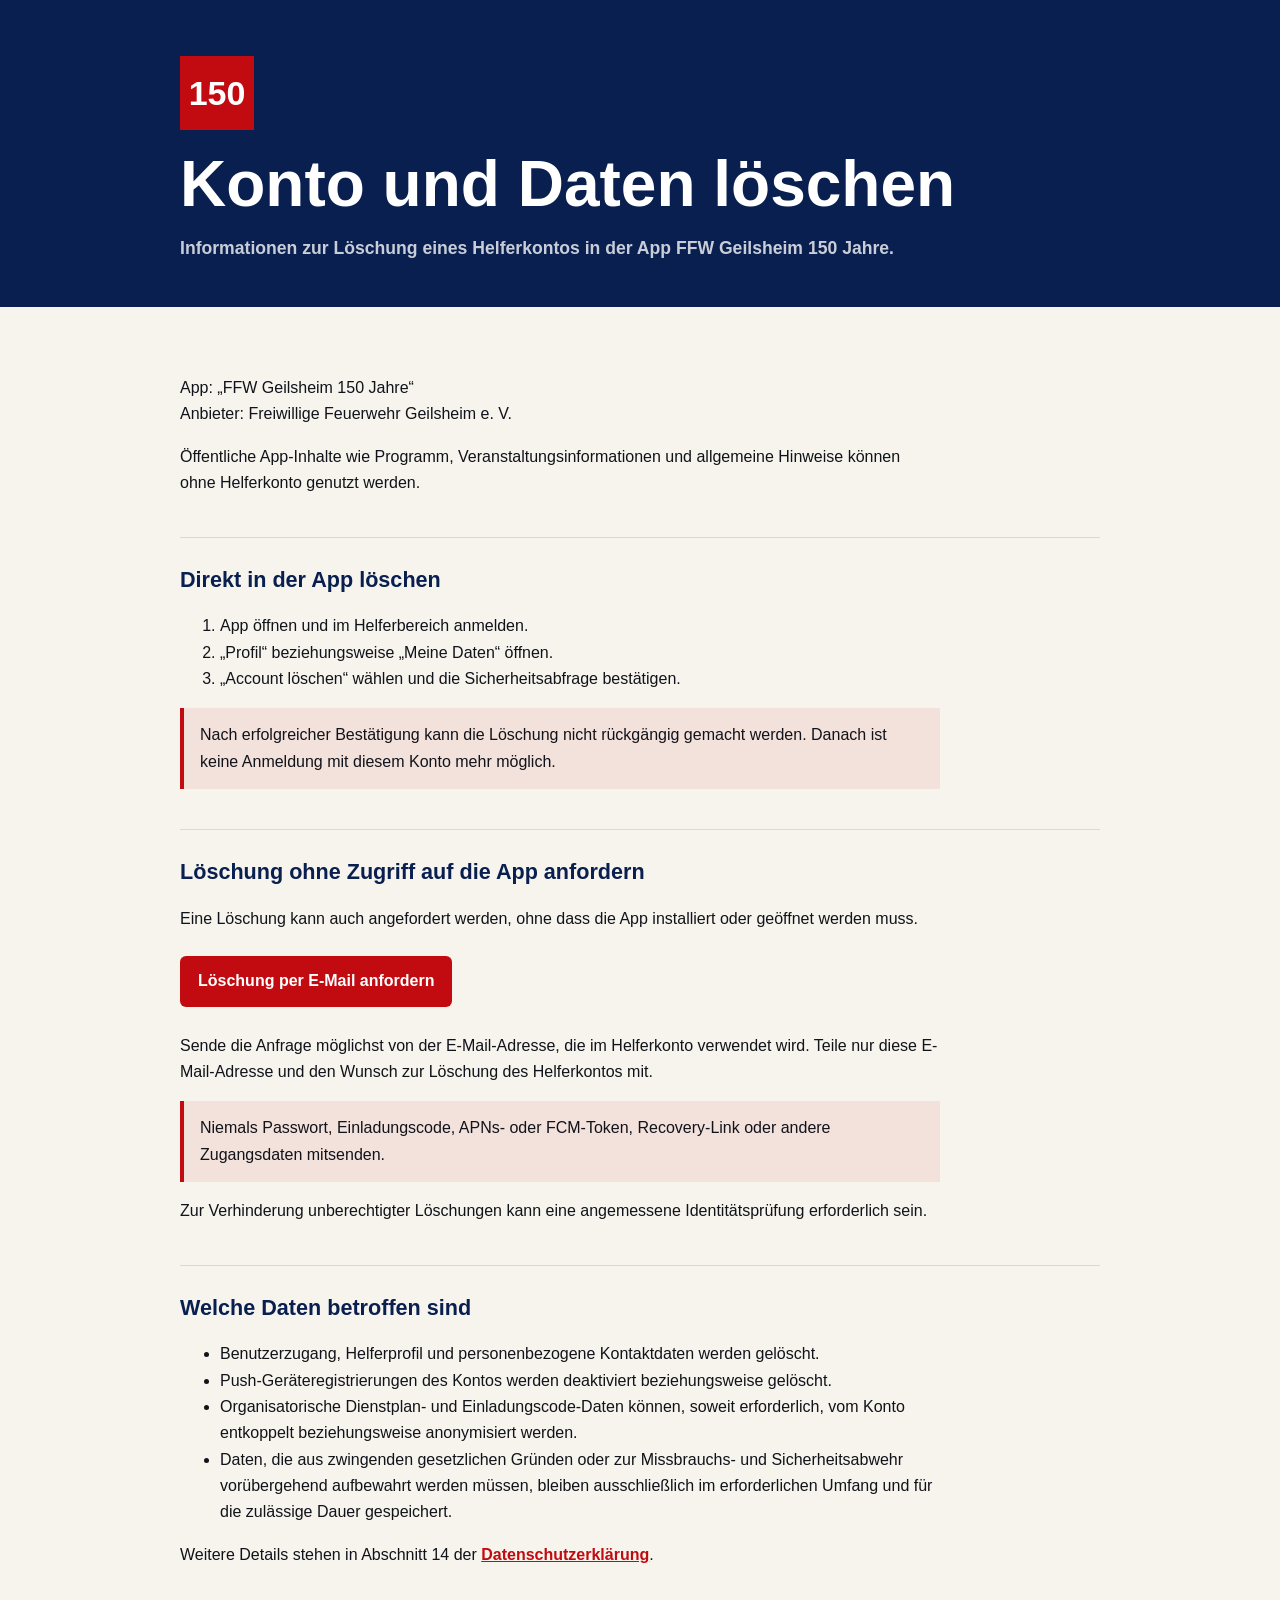
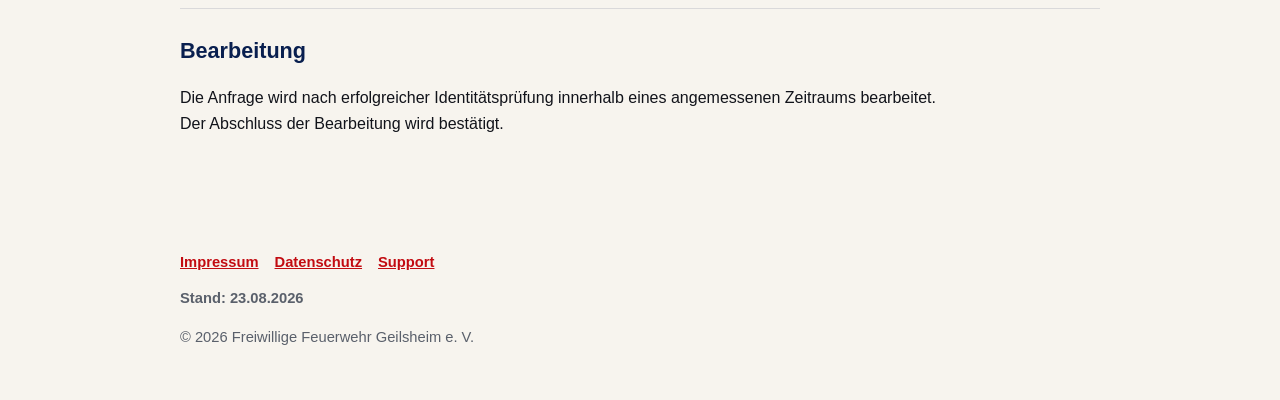
==== account-deletion.html @ 515a4e5f "Add account deletion page and update public URLs" ====
<!doctype html>
<html lang="de">
<head>
  <meta charset="utf-8">
  <meta name="viewport" content="width=device-width, initial-scale=1">
  <title>Konto und Daten löschen | FFW Geilsheim 150 Jahre</title>
  <meta name="description" content="Informationen zur Löschung eines Helferkontos und personenbezogener Daten in der App FFW Geilsheim 150 Jahre.">
  <link rel="canonical" href="https://auth.ffw-geilsheim.de/account-deletion.html">

  <style>
    * {
      box-sizing: border-box;
    }

    body {
      margin: 0;
      font-family: -apple-system, BlinkMacSystemFont, "Segoe UI", sans-serif;
      color: #11131a;
      background: #f7f4ee;
      line-height: 1.65;
    }

    header {
      background: #091f4f;
      color: white;
      padding: 56px 20px 44px;
    }

    .wrap {
      width: min(920px, 100%);
      margin: 0 auto;
    }

    .mark {
      display: inline-grid;
      place-items: center;
      width: 74px;
      height: 74px;
      margin-bottom: 22px;
      background: #c20b11;
      color: white;
      font-size: 34px;
      font-weight: 900;
    }

    h1 {
      margin: 0;
      font-size: clamp(2rem, 7vw, 4rem);
      line-height: 1;
    }

    .subtitle {
      max-width: 760px;
      margin: 18px 0 0;
      color: rgba(255, 255, 255, 0.78);
      font-size: 1.1rem;
      font-weight: 600;
    }

    main {
      padding: 28px 20px 48px;
    }

    section {
      padding: 24px 0;
      border-bottom: 1px solid rgba(9, 31, 79, 0.12);
    }

    section:last-child {
      border-bottom: 0;
    }

    h2 {
      margin: 0 0 12px;
      color: #091f4f;
      font-size: 1.35rem;
    }

    p,
    ol,
    ul {
      max-width: 760px;
    }

    a {
      color: #c20b11;
      font-weight: 700;
      overflow-wrap: anywhere;
    }

    .button {
      display: inline-block;
      margin: 8px 0 10px;
      padding: 12px 18px;
      background: #c20b11;
      color: white;
      text-decoration: none;
      border-radius: 6px;
    }

    .notice {
      padding: 14px 16px;
      border-left: 4px solid #c20b11;
      background: rgba(194, 11, 17, 0.08);
    }

    .updated {
      margin: 0;
      color: #5a606b;
      font-weight: 700;
    }

    footer {
      padding: 24px 20px 36px;
      color: #5a606b;
      font-size: 0.92rem;
    }

    footer nav {
      display: flex;
      flex-wrap: wrap;
      gap: 10px 16px;
      margin-bottom: 12px;
    }
  </style>
</head>

<body>
  <header>
    <div class="wrap">
      <div class="mark">150</div>
      <h1>Konto und Daten löschen</h1>
      <p class="subtitle">Informationen zur Löschung eines Helferkontos in der App FFW Geilsheim 150 Jahre.</p>
    </div>
  </header>

  <main>
    <div class="wrap">
      <section>
        <p>
          App: „FFW Geilsheim 150 Jahre“<br>
          Anbieter: Freiwillige Feuerwehr Geilsheim e. V.
        </p>
        <p>
          Öffentliche App-Inhalte wie Programm, Veranstaltungsinformationen und allgemeine Hinweise können ohne Helferkonto genutzt werden.
        </p>
      </section>

      <section>
        <h2>Direkt in der App löschen</h2>
        <ol>
          <li>App öffnen und im Helferbereich anmelden.</li>
          <li>„Profil“ beziehungsweise „Meine Daten“ öffnen.</li>
          <li>„Account löschen“ wählen und die Sicherheitsabfrage bestätigen.</li>
        </ol>
        <p class="notice">
          Nach erfolgreicher Bestätigung kann die Löschung nicht rückgängig gemacht werden. Danach ist keine Anmeldung mit diesem Konto mehr möglich.
        </p>
      </section>

      <section>
        <h2>Löschung ohne Zugriff auf die App anfordern</h2>
        <p>
          Eine Löschung kann auch angefordert werden, ohne dass die App installiert oder geöffnet werden muss.
        </p>
        <p>
          <a class="button" href="mailto:ffw.geilsheim@gmail.com?subject=L%C3%B6schung%20Helferkonto%20%E2%80%93%20FFW%20Geilsheim%20150%20Jahre">Löschung per E-Mail anfordern</a>
        </p>
        <p>
          Sende die Anfrage möglichst von der E-Mail-Adresse, die im Helferkonto verwendet wird. Teile nur diese E-Mail-Adresse und den Wunsch zur Löschung des Helferkontos mit.
        </p>
        <p class="notice">
          Niemals Passwort, Einladungscode, APNs- oder FCM-Token, Recovery-Link oder andere Zugangsdaten mitsenden.
        </p>
        <p>
          Zur Verhinderung unberechtigter Löschungen kann eine angemessene Identitätsprüfung erforderlich sein.
        </p>
      </section>

      <section>
        <h2>Welche Daten betroffen sind</h2>
        <ul>
          <li>Benutzerzugang, Helferprofil und personenbezogene Kontaktdaten werden gelöscht.</li>
          <li>Push-Geräteregistrierungen des Kontos werden deaktiviert beziehungsweise gelöscht.</li>
          <li>Organisatorische Dienstplan- und Einladungscode-Daten können, soweit erforderlich, vom Konto entkoppelt beziehungsweise anonymisiert werden.</li>
          <li>Daten, die aus zwingenden gesetzlichen Gründen oder zur Missbrauchs- und Sicherheitsabwehr vorübergehend aufbewahrt werden müssen, bleiben ausschließlich im erforderlichen Umfang und für die zulässige Dauer gespeichert.</li>
        </ul>
        <p>
          Weitere Details stehen in Abschnitt 14 der
          <a href="datenschutz.html#speicherdauer-account-loeschung">Datenschutzerklärung</a>.
        </p>
      </section>

      <section>
        <h2>Bearbeitung</h2>
        <p>
          Die Anfrage wird nach erfolgreicher Identitätsprüfung innerhalb eines angemessenen Zeitraums bearbeitet. Der Abschluss der Bearbeitung wird bestätigt.
        </p>
      </section>
    </div>
  </main>

  <footer>
    <div class="wrap">
      <nav aria-label="Rechtliche Informationen und Support">
        <a href="index.html">Impressum</a>
        <a href="datenschutz.html">Datenschutz</a>
        <a href="support.html">Support</a>
      </nav>
      <p class="updated">Stand: 23.08.2026</p>
      <p>© 2026 Freiwillige Feuerwehr Geilsheim e. V.</p>
    </div>
  </footer>
</body>
</html>
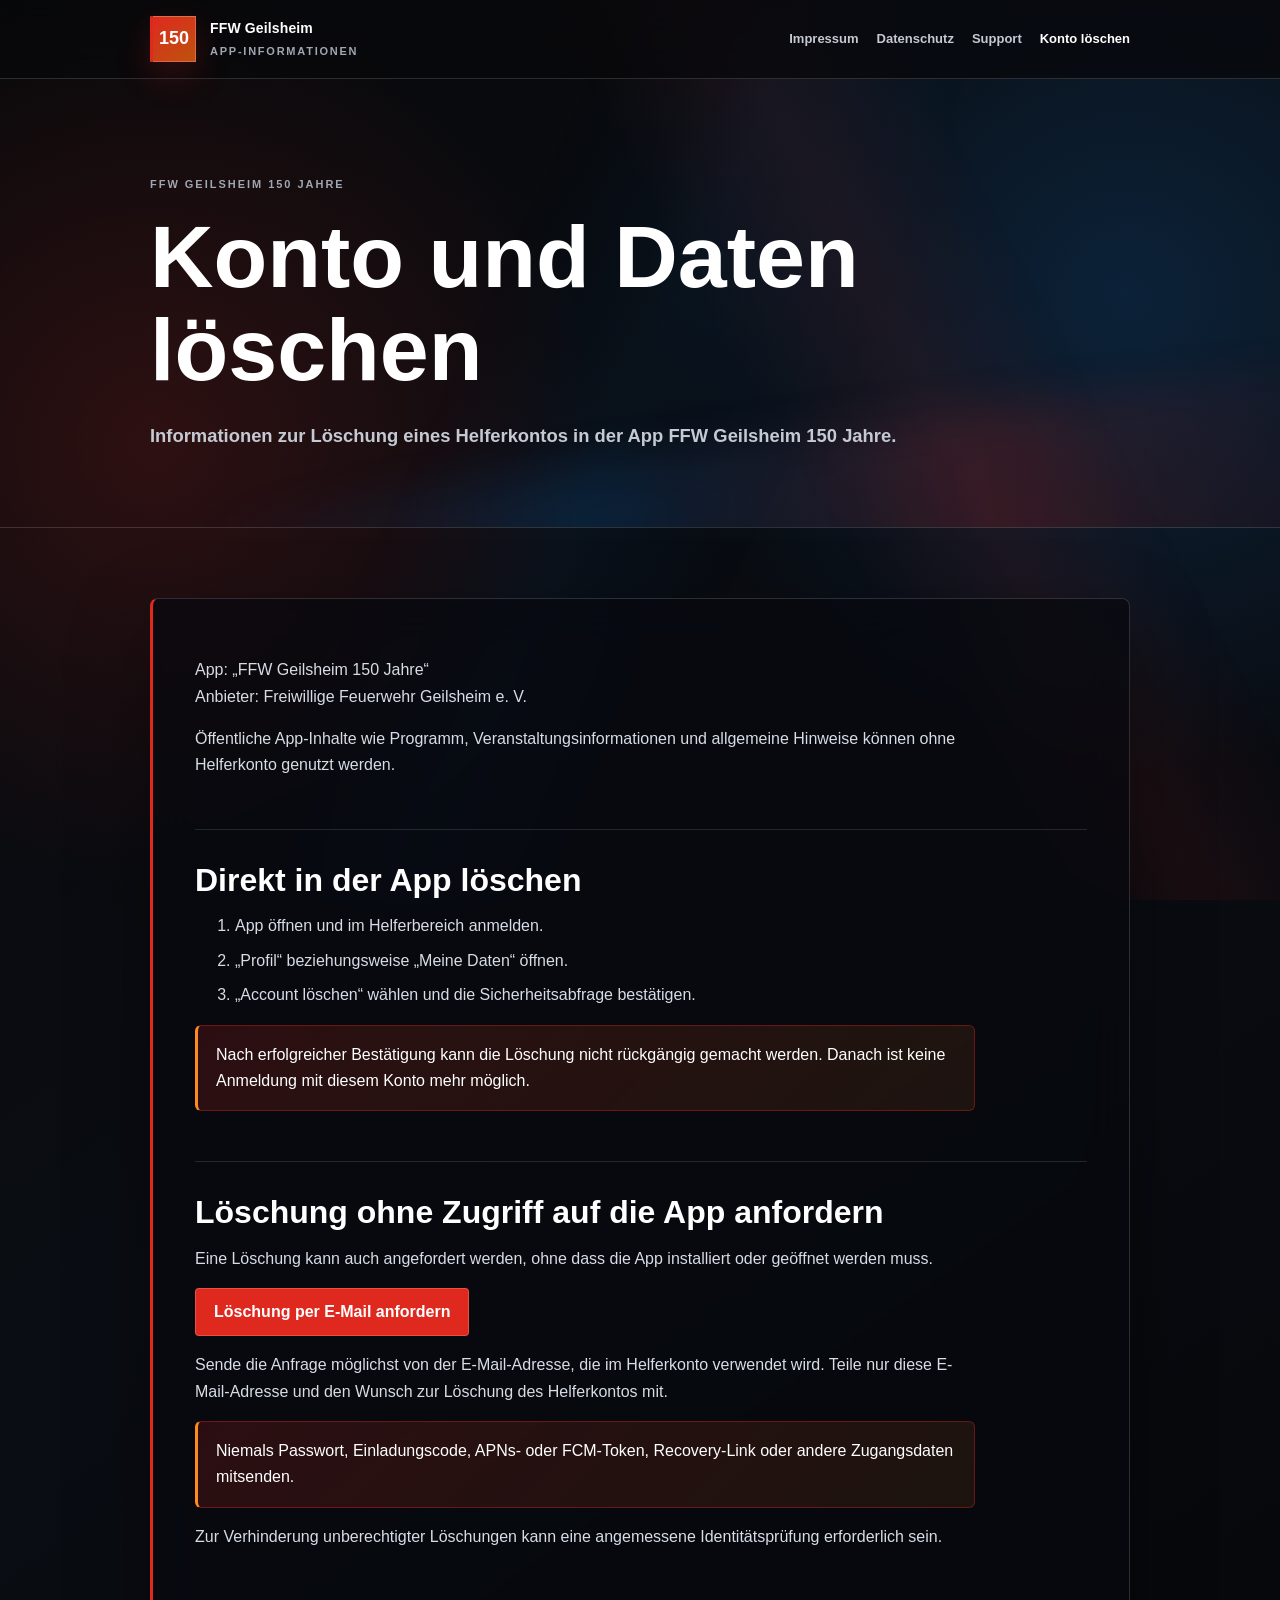
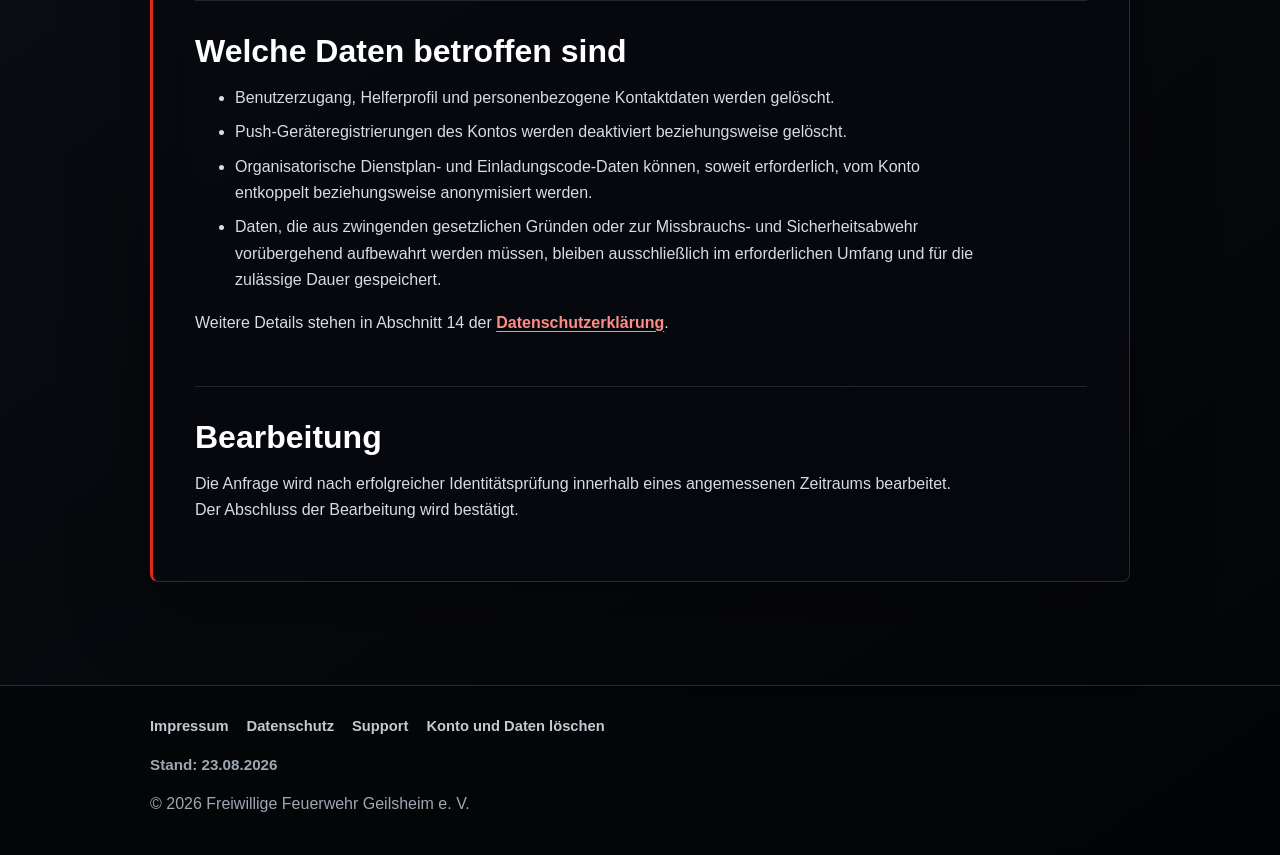
==== commit 144f5e08: "Redesign GitHub Pages for FFW Geilsheim" ====
--- a/account-deletion.html
+++ b/account-deletion.html
@@ -6,136 +6,40 @@
   <title>Konto und Daten löschen | FFW Geilsheim 150 Jahre</title>
   <meta name="description" content="Informationen zur Löschung eines Helferkontos und personenbezogener Daten in der App FFW Geilsheim 150 Jahre.">
   <link rel="canonical" href="https://auth.ffw-geilsheim.de/account-deletion.html">
-
-  <style>
-    * {
-      box-sizing: border-box;
-    }
-
-    body {
-      margin: 0;
-      font-family: -apple-system, BlinkMacSystemFont, "Segoe UI", sans-serif;
-      color: #11131a;
-      background: #f7f4ee;
-      line-height: 1.65;
-    }
-
-    header {
-      background: #091f4f;
-      color: white;
-      padding: 56px 20px 44px;
-    }
-
-    .wrap {
-      width: min(920px, 100%);
-      margin: 0 auto;
-    }
-
-    .mark {
-      display: inline-grid;
-      place-items: center;
-      width: 74px;
-      height: 74px;
-      margin-bottom: 22px;
-      background: #c20b11;
-      color: white;
-      font-size: 34px;
-      font-weight: 900;
-    }
-
-    h1 {
-      margin: 0;
-      font-size: clamp(2rem, 7vw, 4rem);
-      line-height: 1;
-    }
-
-    .subtitle {
-      max-width: 760px;
-      margin: 18px 0 0;
-      color: rgba(255, 255, 255, 0.78);
-      font-size: 1.1rem;
-      font-weight: 600;
-    }
-
-    main {
-      padding: 28px 20px 48px;
-    }
-
-    section {
-      padding: 24px 0;
-      border-bottom: 1px solid rgba(9, 31, 79, 0.12);
-    }
-
-    section:last-child {
-      border-bottom: 0;
-    }
-
-    h2 {
-      margin: 0 0 12px;
-      color: #091f4f;
-      font-size: 1.35rem;
-    }
-
-    p,
-    ol,
-    ul {
-      max-width: 760px;
-    }
-
-    a {
-      color: #c20b11;
-      font-weight: 700;
-      overflow-wrap: anywhere;
-    }
-
-    .button {
-      display: inline-block;
-      margin: 8px 0 10px;
-      padding: 12px 18px;
-      background: #c20b11;
-      color: white;
-      text-decoration: none;
-      border-radius: 6px;
-    }
-
-    .notice {
-      padding: 14px 16px;
-      border-left: 4px solid #c20b11;
-      background: rgba(194, 11, 17, 0.08);
-    }
-
-    .updated {
-      margin: 0;
-      color: #5a606b;
-      font-weight: 700;
-    }
-
-    footer {
-      padding: 24px 20px 36px;
-      color: #5a606b;
-      font-size: 0.92rem;
-    }
-
-    footer nav {
-      display: flex;
-      flex-wrap: wrap;
-      gap: 10px 16px;
-      margin-bottom: 12px;
-    }
-  </style>
+  <link rel="stylesheet" href="styles.css">
 </head>
 
 <body>
-  <header>
-    <div class="wrap">
-      <div class="mark">150</div>
-      <h1>Konto und Daten löschen</h1>
-      <p class="subtitle">Informationen zur Löschung eines Helferkontos in der App FFW Geilsheim 150 Jahre.</p>
+  <a class="skip-link" href="#content">Zum Inhalt springen</a>
+  <div class="site-shell">
+  <header class="site-header">
+    <div class="wrap site-header__inner">
+      <a class="brand" href="index.html">
+        <span class="mark">150</span>
+        <span class="brand__text">
+          <span class="brand__name">FFW Geilsheim</span>
+          <span class="brand__meta">App-Informationen</span>
+        </span>
+      </a>
+      <nav class="site-nav" aria-label="Hauptnavigation">
+        <a href="index.html">Impressum</a>
+        <a href="datenschutz.html">Datenschutz</a>
+        <a href="support.html">Support</a>
+        <a href="account-deletion.html" aria-current="page">Konto löschen</a>
+      </nav>
     </div>
   </header>
 
-  <main>
+  <section class="hero" aria-labelledby="page-title">
     <div class="wrap">
+      <p class="eyebrow">FFW Geilsheim 150 Jahre</p>
+      <h1 id="page-title">Konto und Daten löschen</h1>
+      <p class="subtitle">Informationen zur Löschung eines Helferkontos in der App FFW Geilsheim 150 Jahre.</p>
+    </div>
+  </section>
+
+  <main id="content">
+    <div class="wrap content-panel">
       <section>
         <p>
           App: „FFW Geilsheim 150 Jahre“<br>
@@ -164,7 +68,7 @@
           Eine Löschung kann auch angefordert werden, ohne dass die App installiert oder geöffnet werden muss.
         </p>
         <p>
-          <a class="button" href="mailto:ffw.geilsheim@gmail.com?subject=L%C3%B6schung%20Helferkonto%20%E2%80%93%20FFW%20Geilsheim%20150%20Jahre">Löschung per E-Mail anfordern</a>
+          <a class="button" href="mailto:admin@ffw-geilsheim.de?subject=L%C3%B6schung%20Helferkonto%20%E2%80%93%20FFW%20Geilsheim%20150%20Jahre">Löschung per E-Mail anfordern</a>
         </p>
         <p>
           Sende die Anfrage möglichst von der E-Mail-Adresse, die im Helferkonto verwendet wird. Teile nur diese E-Mail-Adresse und den Wunsch zur Löschung des Helferkontos mit.
@@ -200,16 +104,18 @@
     </div>
   </main>
 
-  <footer>
-    <div class="wrap">
+  <footer class="site-footer">
+    <div class="wrap site-footer__inner">
       <nav aria-label="Rechtliche Informationen und Support">
         <a href="index.html">Impressum</a>
         <a href="datenschutz.html">Datenschutz</a>
         <a href="support.html">Support</a>
+        <a href="account-deletion.html" aria-current="page">Konto und Daten löschen</a>
       </nav>
       <p class="updated">Stand: 23.08.2026</p>
       <p>© 2026 Freiwillige Feuerwehr Geilsheim e. V.</p>
     </div>
   </footer>
+  </div>
 </body>
 </html>
--- a/styles.css
+++ b/styles.css
@@ -0,0 +1,479 @@
+* {
+    box-sizing: border-box;
+}
+
+:root {
+    color-scheme: dark;
+    --color-black: #08090b;
+    --color-ink: #f7f8fa;
+    --color-muted: #c4c9d2;
+    --color-soft: #9fa7b3;
+    --color-line: rgba(255, 255, 255, 0.15);
+    --color-glass: rgba(7, 9, 14, 0.72);
+    --color-glass-strong: rgba(12, 15, 22, 0.88);
+    --color-red: #df291f;
+    --color-red-soft: rgba(223, 41, 31, 0.18);
+    --color-blue: #1478d4;
+    --color-orange: #ff8a1f;
+    --space-page: clamp(20px, 5vw, 64px);
+    --radius-card: 8px;
+    --shadow-deep: 0 28px 80px rgba(0, 0, 0, 0.36);
+    --font-system: Inter, Avenir Next, Segoe UI, Helvetica, Arial, sans-serif;
+}
+
+html {
+    min-width: 320px;
+    -webkit-text-size-adjust: 100%;
+}
+
+body {
+    margin: 0;
+    color: var(--color-ink);
+    background:
+        radial-gradient(circle at 12% 18%, rgba(229, 43, 33, 0.17), transparent 28rem),
+        radial-gradient(circle at 88% 12%, rgba(20, 120, 212, 0.2), transparent 30rem),
+        linear-gradient(145deg, #08090b 0%, #0a0d13 42%, #030406 100%);
+    font-family: var(--font-system);
+    line-height: 1.65;
+}
+
+body::before {
+    content: "";
+    position: fixed;
+    inset: 0;
+    z-index: -1;
+    pointer-events: none;
+    background:
+        linear-gradient(115deg, transparent 0 36%, rgba(20, 120, 212, 0.08) 48%, transparent 60%),
+        linear-gradient(62deg, transparent 0 58%, rgba(229, 43, 33, 0.1) 68%, transparent 78%);
+    opacity: 0.78;
+}
+
+a {
+    color: #ff8d87;
+    font-weight: 700;
+    overflow-wrap: anywhere;
+    text-underline-offset: 0.18em;
+}
+
+a:hover {
+    color: #ffffff;
+}
+
+:where(a, button, input, textarea, select):focus-visible {
+    outline: 3px solid #ffffff;
+    outline-offset: 3px;
+}
+
+.skip-link {
+    position: fixed;
+    top: 12px;
+    left: 12px;
+    z-index: 20;
+    transform: translateY(-180%);
+    padding: 12px 16px;
+    color: #08090b;
+    background: #ffffff;
+    font-weight: 800;
+}
+
+.skip-link:focus {
+    transform: none;
+}
+
+.site-shell {
+    min-height: 100vh;
+    overflow-x: clip;
+}
+
+.wrap {
+    width: min(980px, 100% - (var(--space-page) * 2));
+    margin: 0 auto;
+}
+
+.site-header {
+    border-bottom: 1px solid var(--color-line);
+    background: rgba(8, 9, 11, 0.76);
+    backdrop-filter: blur(18px) saturate(125%);
+}
+
+.site-header__inner {
+    display: flex;
+    align-items: center;
+    justify-content: space-between;
+    gap: 24px;
+    min-height: 78px;
+}
+
+.brand {
+    display: inline-flex;
+    align-items: center;
+    gap: 14px;
+    color: #ffffff;
+    text-decoration: none;
+}
+
+.mark {
+    display: inline-grid;
+    place-items: center;
+    flex: none;
+    width: 46px;
+    height: 46px;
+    border: 1px solid rgba(255, 255, 255, 0.24);
+    border-left: 3px solid var(--color-red);
+    background: linear-gradient(145deg, #df291f, #bd530c);
+    color: #ffffff;
+    font-size: 18px;
+    font-weight: 900;
+    letter-spacing: 0;
+    box-shadow: 0 12px 34px rgba(229, 43, 33, 0.22);
+}
+
+.brand__text {
+    display: grid;
+    gap: 2px;
+}
+
+.brand__name {
+    font-size: 14px;
+    font-weight: 800;
+    letter-spacing: 0.01em;
+}
+
+.brand__meta {
+    color: var(--color-soft);
+    font-size: 11px;
+    font-weight: 700;
+    letter-spacing: 0.16em;
+    text-transform: uppercase;
+}
+
+.site-nav {
+    display: flex;
+    flex-wrap: wrap;
+    justify-content: flex-end;
+    gap: 8px 18px;
+}
+
+.site-nav a {
+    min-height: 44px;
+    display: inline-flex;
+    align-items: center;
+    color: var(--color-muted);
+    font-size: 13px;
+    font-weight: 700;
+    text-decoration: none;
+}
+
+.site-nav a:hover,
+.site-nav a[aria-current="page"] {
+    color: #ffffff;
+}
+
+.hero {
+    position: relative;
+    overflow: hidden;
+    padding: clamp(58px, 9vw, 96px) 0 clamp(42px, 7vw, 76px);
+    border-bottom: 1px solid var(--color-line);
+}
+
+.hero::after {
+    content: "";
+    position: absolute;
+    inset: auto -12% -55% 16%;
+    height: 340px;
+    transform: rotate(-8deg);
+    background: linear-gradient(90deg, transparent, rgba(20, 120, 212, 0.22), rgba(229, 43, 33, 0.2), transparent);
+    filter: blur(24px);
+    opacity: 0.72;
+}
+
+.hero .wrap {
+    position: relative;
+    z-index: 1;
+}
+
+.eyebrow {
+    margin: 0 0 18px;
+    color: var(--color-soft);
+    font-size: 11px;
+    font-weight: 800;
+    letter-spacing: 0.18em;
+    text-transform: uppercase;
+}
+
+h1,
+h2,
+h3 {
+    color: #ffffff;
+    line-height: 1.05;
+}
+
+h1 {
+    max-width: 900px;
+    margin: 0;
+    font-size: clamp(2.65rem, 8vw, 5.5rem);
+    font-weight: 850;
+}
+
+.subtitle {
+    max-width: 760px;
+    margin: 24px 0 0;
+    color: var(--color-muted);
+    font-size: clamp(1rem, 2.2vw, 1.15rem);
+    font-weight: 600;
+    line-height: 1.7;
+}
+
+main {
+    padding: clamp(28px, 6vw, 70px) 0 clamp(54px, 8vw, 110px);
+}
+
+.content-panel,
+.reset-panel {
+    border: 1px solid var(--color-line);
+    border-left: 3px solid var(--color-red);
+    border-radius: var(--radius-card);
+    background: var(--color-glass);
+    box-shadow: var(--shadow-deep);
+    backdrop-filter: blur(22px) saturate(120%);
+}
+
+.content-panel {
+    padding: clamp(22px, 4vw, 42px);
+}
+
+section {
+    padding: clamp(22px, 4vw, 34px) 0;
+    border-bottom: 1px solid rgba(255, 255, 255, 0.12);
+}
+
+section:first-child {
+    padding-top: 0;
+}
+
+section:last-child {
+    padding-bottom: 0;
+    border-bottom: 0;
+}
+
+h2 {
+    margin: 0 0 14px;
+    font-size: clamp(1.35rem, 3vw, 2rem);
+    font-weight: 800;
+}
+
+p,
+ul,
+ol,
+address {
+    max-width: 780px;
+}
+
+p,
+ul,
+ol {
+    color: #d7dce5;
+}
+
+address {
+    color: #eef1f5;
+    font-style: normal;
+}
+
+li + li {
+    margin-top: 8px;
+}
+
+code {
+    border: 1px solid rgba(255, 255, 255, 0.14);
+    border-radius: 4px;
+    padding: 2px 5px;
+    color: #ffffff;
+    background: rgba(255, 255, 255, 0.08);
+}
+
+.updated {
+    margin: 0;
+    color: var(--color-soft);
+    font-size: 0.95rem;
+    font-weight: 800;
+}
+
+.notice {
+    border: 1px solid rgba(229, 43, 33, 0.36);
+    border-left: 3px solid var(--color-orange);
+    border-radius: 6px;
+    padding: 16px 18px;
+    color: #ffffff;
+    background: linear-gradient(135deg, rgba(229, 43, 33, 0.17), rgba(255, 138, 31, 0.09));
+}
+
+.button,
+button {
+    display: inline-flex;
+    align-items: center;
+    justify-content: center;
+    min-height: 48px;
+    border: 1px solid rgba(255, 255, 255, 0.18);
+    border-radius: 4px;
+    padding: 0 18px;
+    background: var(--color-red);
+    color: #ffffff;
+    font: inherit;
+    font-weight: 800;
+    text-decoration: none;
+    cursor: pointer;
+}
+
+.button:hover,
+button:hover {
+    background: #d3241c;
+    color: #ffffff;
+}
+
+button:disabled {
+    cursor: default;
+    opacity: 0.62;
+}
+
+.reset-panel {
+    width: min(520px, 100% - (var(--space-page) * 2));
+    margin: 0 auto;
+    padding: clamp(24px, 5vw, 38px);
+}
+
+.reset-panel h1 {
+    font-size: clamp(2.2rem, 7vw, 3.4rem);
+}
+
+form {
+    display: grid;
+    gap: 15px;
+    margin-top: 28px;
+}
+
+label {
+    display: grid;
+    gap: 7px;
+    color: #ffffff;
+    font-weight: 800;
+}
+
+input {
+    width: 100%;
+    min-height: 50px;
+    border: 1px solid rgba(255, 255, 255, 0.3);
+    border-radius: 4px;
+    padding: 12px 14px;
+    color: #ffffff;
+    background: rgba(255, 255, 255, 0.09);
+    font: inherit;
+}
+
+input[readonly],
+input:disabled {
+    color: #c5cad3;
+    background: rgba(255, 255, 255, 0.05);
+}
+
+.msg {
+    min-height: 1.5em;
+    margin-top: 18px;
+    color: #ffffff;
+    font-weight: 800;
+}
+
+.site-footer {
+    border-top: 1px solid var(--color-line);
+    padding: 28px 0 38px;
+    color: var(--color-soft);
+    background: rgba(3, 4, 6, 0.56);
+}
+
+.site-footer__inner {
+    display: grid;
+    gap: 14px;
+}
+
+.site-footer nav {
+    display: flex;
+    flex-wrap: wrap;
+    gap: 10px 18px;
+}
+
+.site-footer a {
+    color: var(--color-muted);
+    font-size: 0.92rem;
+    text-decoration: none;
+}
+
+.site-footer a:hover {
+    color: #ffffff;
+}
+
+.site-footer p {
+    margin: 0;
+    color: var(--color-soft);
+}
+
+@media (max-width: 760px) {
+    .site-header__inner {
+        align-items: flex-start;
+        flex-direction: column;
+        padding: 18px 0;
+    }
+
+    .site-nav {
+        justify-content: flex-start;
+        gap: 4px 16px;
+    }
+
+    .site-nav a {
+        min-height: 40px;
+    }
+
+    .brand__name {
+        font-size: 13px;
+    }
+}
+
+@media (max-width: 430px) {
+    :root {
+        --space-page: 18px;
+    }
+
+    h1 {
+        max-width: 100%;
+        font-size: clamp(2rem, 8.8vw, 2.65rem);
+        white-space: normal;
+        hyphens: auto;
+        overflow-wrap: break-word;
+        word-break: normal;
+    }
+
+    .mark {
+        width: 42px;
+        height: 42px;
+        font-size: 16px;
+    }
+
+    .brand {
+        gap: 11px;
+    }
+
+    .brand__meta {
+        font-size: 10px;
+    }
+}
+
+@media (prefers-reduced-motion: reduce) {
+    *,
+    *::before,
+    *::after {
+        scroll-behavior: auto !important;
+        transition-duration: 0.01ms !important;
+        animation-duration: 0.01ms !important;
+        animation-iteration-count: 1 !important;
+    }
+}
